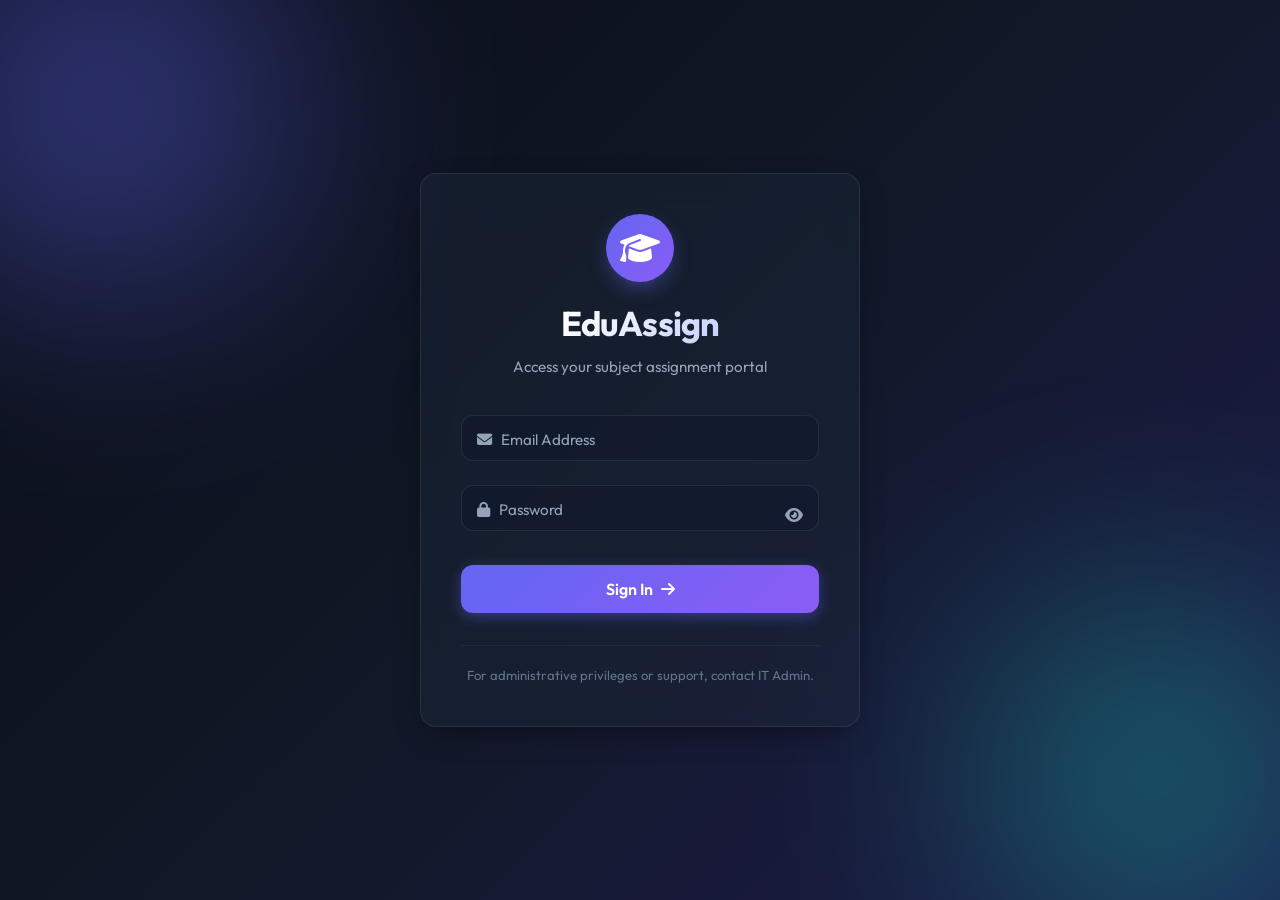
==== src/main/resources/static/faculty.html @ 08ebb447 "preference2" ====
<!DOCTYPE html>
<html lang="en">
<head>
  <meta charset="UTF-8">
  <meta name="viewport" content="width=device-width, initial-scale=1.0">
  <title>Faculty Dashboard - EduAssign</title>
  <!-- FontAwesome Icons -->
  <link rel="stylesheet" href="https://cdnjs.cloudflare.com/ajax/libs/font-awesome/6.4.0/css/all.min.css">
  <!-- Stylesheets -->
  <link rel="stylesheet" href="css/common.css">
  <link rel="stylesheet" href="css/faculty.css">
</head>
<body>
  <div class="faculty-layout">
    <!-- Navbar Header -->
    <header class="navbar glass-panel">
      <div class="navbar-brand" id="navbar-brand-header" style="cursor: pointer;" title="EduAssign">
        <i class="fas fa-arrow-left" id="brand-back-arrow" style="display: none; margin-right: 6px; color: var(--primary);"></i>
        <i class="fas fa-graduation-cap" id="brand-cap-icon"></i>
        <span>EduAssign Faculty</span>
      </div>
      <div class="navbar-actions">
        <div class="user-chip">
          <div class="avatar-sm">F</div>
          <div class="user-meta">
            <span id="nav-user-name">Faculty Member</span>
            <small id="nav-user-role">Role: Faculty</small>
          </div>
        </div>
        <!-- Admin Back Link (visible only to admins visiting this page) -->
        <a href="admin.html" id="back-to-admin" class="btn btn-ghost" style="display: none; border-color: rgba(99,102,241,0.4); color: var(--primary)">
          <i class="fas fa-arrow-left"></i> Admin Panel
        </a>
        <button class="btn btn-ghost" onclick="logout()">
          <i class="fas fa-sign-out-alt"></i> Logout
        </button>
      </div>
    </header>

    <!-- Main Container -->
    <main class="main-container">
      
      <!-- Deadline notification banner -->
      <div class="glass-panel info-banner" id="deadline-banner" style="display: none;">
        <div class="banner-icon"><i class="fas fa-bullhorn animate-pulse"></i></div>
        <div class="banner-body">
          <h4 id="deadline-banner-title">Subject Preference Selection Period Active</h4>
          <p id="deadline-banner-message">Please select your preferred subjects. You can update your choices until the deadline.</p>
          <div class="countdown-clock" id="deadline-timer">Remaining: --d --h --m</div>
        </div>
      </div>

      <div class="dashboard-grid">
        
        <!-- Left Side: Profile Card & Allocated Subjects -->
        <div class="left-column">
          <!-- Profile Card -->
          <div class="glass-panel profile-card">
            <h3>Update Profile</h3>
            <p style="margin-bottom: 20px; font-size: 0.88rem; color: var(--text-muted);">Manage your account details and password.</p>
            <form id="profile-form">
              <div class="input-wrapper">
                <input type="text" id="profile-name" placeholder=" " required>
                <label for="profile-name"><i class="fas fa-user"></i> Full Name</label>
              </div>
              <div class="input-wrapper">
                <input type="email" id="profile-email" placeholder=" " required autocomplete="username">
                <label for="profile-email"><i class="fas fa-envelope"></i> Email Address</label>
              </div>
              <div class="input-wrapper">
                <input type="password" id="profile-password" placeholder=" " required autocomplete="new-password">
                <label for="profile-password"><i class="fas fa-lock"></i> New Password</label>
              </div>
              <div style="display: flex; gap: 10px; margin-top: 15px;">
                <button type="submit" class="btn btn-primary" style="flex: 1;">
                  <i class="fas fa-save"></i> Save Profile
                </button>
                <button type="button" class="btn btn-ghost" onclick="logout()" style="flex: 1; border-color: rgba(239, 68, 68, 0.4); color: var(--error);">
                  <i class="fas fa-sign-out-alt"></i> Logout
                </button>
              </div>
            </form>
          </div>

          <!-- Allocated Subjects Card -->
          <div class="glass-panel allocation-card" style="margin-top: 20px;">
            <h3>Allocated Subjects</h3>
            <p style="margin-bottom: 20px; font-size: 0.88rem; color: var(--text-muted);">Final assigned classes allocated by the administrator.</p>
            
            <div id="allocation-list-container">
              <div class="no-allocations">
                <i class="fas fa-calendar-alt"></i>
                <p>No subjects allocated yet. Subject allocations are performed after the selection window closes.</p>
              </div>
            </div>
          </div>
        </div>

        <!-- Right Side: Preferences selection box -->
        <div class="right-column">
          <div class="glass-panel selection-card">
            <div class="card-header">
              <h3>Subject Preference Selection</h3>
              <span class="status-badge" id="selection-status-badge">Checking...</span>
            </div>
            <p style="margin-bottom: 20px; font-size: 0.88rem; color: var(--text-muted);">Click subjects to rank your preference order (1st choice, 2nd choice, 3rd choice, etc.). Selections are updated and saved in the exact sequence clicked.</p>
            
            <div class="search-box-wrapper" style="margin-bottom: 16px;">
              <i class="fas fa-search search-icon"></i>
              <input type="text" id="subject-search" class="form-control" placeholder="Search subjects by name or code...">
            </div>

            <form id="preferences-form">
              <!-- Step 1: Normal Preferences Selection -->
              <div id="preferences-selection-section">
                <div class="subject-selection-list" id="subject-checkboxes-container">
                  <div style="text-align: center; color: var(--text-muted); padding: 30px;">
                    <i class="fas fa-circle-notch fa-spin"></i> Loading subjects...
                  </div>
                </div>
                
                <!-- Ranked preferences sub-list -->
                <div id="ranked-preferences-list" style="margin-top: 20px; padding: 12px; background: rgba(255,255,255,0.02); border: 1px solid var(--panel-border); border-radius: var(--border-radius-md); display: none;">
                  <h4 style="margin-bottom: 10px; font-size: 0.9rem; color: var(--primary); font-weight: 600;">Selected Preferences (Ranked)</h4>
                  <div id="ranked-items-container" style="display: flex; flex-direction: column; gap: 6px;"></div>
                </div>

                <button type="button" class="btn btn-primary btn-block" id="preferences-next-btn" style="margin-top: 20px;" disabled>
                  Next <i class="fas fa-arrow-right" style="margin-left: 6px;"></i>
                </button>
              </div>

              <!-- Step 2: Mock Selection -->
              <div id="mock-section" style="display: none;">
                <p style="margin-bottom: 20px; font-size: 0.88rem; color: var(--text-muted);">Please select at least one subject for mock allocation below.</p>
                <div class="subject-selection-list" id="mock-checkboxes-container"></div>
                <div style="display: flex; gap: 12px; margin-top: 20px;">
                  <button type="button" class="btn btn-secondary" id="mock-back-btn" style="flex: 1;">
                    <i class="fas fa-arrow-left" style="margin-right: 6px;"></i> Back
                  </button>
                  <button type="button" class="btn btn-primary" id="mock-submit-btn" style="flex: 2;">
                    Submit Choices <i class="fas fa-arrow-right" style="margin-left: 6px;"></i>
                  </button>
                </div>
              </div>

              <!-- Step 3: Preview -->
              <div id="preview-section" style="display: none;">
                <p style="margin-bottom: 20px; font-size: 0.88rem; color: var(--text-muted);">Please review all your preferences, including mock subjects, before confirming submission.</p>
                <div class="table-responsive" style="margin-bottom: 20px; max-height: 350px; overflow-y: auto;">
                  <table class="table" style="width: 100%; border-collapse: collapse;">
                    <thead>
                      <tr>
                        <th style="text-align: left; padding: 10px; border-bottom: 1px solid var(--panel-border); font-size: 0.85rem;">Order</th>
                        <th style="text-align: left; padding: 10px; border-bottom: 1px solid var(--panel-border); font-size: 0.85rem;">Subject</th>
                        <th style="text-align: left; padding: 10px; border-bottom: 1px solid var(--panel-border); font-size: 0.85rem;">Type</th>
                      </tr>
                    </thead>
                    <tbody id="preview-table-body"></tbody>
                  </table>
                </div>
                <div style="display: flex; gap: 12px; margin-top: 20px;">
                  <button type="button" class="btn btn-secondary" id="preview-back-btn" style="flex: 1;">
                    <i class="fas fa-arrow-left" style="margin-right: 6px;"></i> Back
                  </button>
                  <button type="submit" class="btn btn-primary" id="preferences-confirm-btn" style="flex: 2;">
                    <i class="fas fa-check-circle" style="margin-right: 6px;"></i> Confirm Submission
                  </button>
                </div>
              </div>
            </form>
          </div>
        </div>

      </div>
    </main>
  </div>

  <!-- Scripts -->
  <script src="js/common.js"></script>
  <script src="js/faculty.js"></script>
</body>
</html>
---- src/main/resources/static/css/common.css ----
/* Common CSS for EduAssign - Premium Aesthetics */
@import url('https://fonts.googleapis.com/css2?family=Outfit:wght@300;400;500;600;700;800&display=swap');

:root {
  --bg-gradient: linear-gradient(135deg, #090d16 0%, #111827 50%, #1e1b4b 100%);
  --panel-bg: rgba(30, 41, 59, 0.45);
  --panel-border: rgba(255, 255, 255, 0.08);
  --panel-hover-border: rgba(99, 102, 241, 0.3);
  --font-family: 'Outfit', -apple-system, BlinkMacSystemFont, "Segoe UI", Roboto, sans-serif;
  
  --primary: #6366f1;
  --primary-gradient: linear-gradient(135deg, #6366f1 0%, #8b5cf6 100%);
  --primary-hover: #4f46e5;
  
  --secondary: #14b8a6;
  --secondary-gradient: linear-gradient(135deg, #14b8a6 0%, #0d9488 100%);
  
  --text-main: #f8fafc;
  --text-muted: #94a3b8;
  --text-disabled: #64748b;
  
  --success: #10b981;
  --error: #f43f5e;
  --warning: #f59e0b;
  
  --transition-smooth: all 0.3s cubic-bezier(0.4, 0, 0.2, 1);
  --border-radius-lg: 16px;
  --border-radius-md: 12px;
  --border-radius-sm: 8px;
  
  --box-shadow: 0 10px 30px -10px rgba(0, 0, 0, 0.5);
  --glow-shadow: 0 0 20px rgba(99, 102, 241, 0.25);
}

* {
  margin: 0;
  padding: 0;
  box-sizing: border-box;
}

body {
  font-family: var(--font-family);
  background: var(--bg-gradient);
  color: var(--text-main);
  min-height: 100vh;
  overflow-x: hidden;
  line-height: 1.5;
}

/* Custom Scrollbar */
::-webkit-scrollbar {
  width: 8px;
  height: 8px;
}
::-webkit-scrollbar-track {
  background: rgba(15, 23, 42, 0.6);
}
::-webkit-scrollbar-thumb {
  background: rgba(99, 102, 241, 0.3);
  border-radius: 4px;
}
::-webkit-scrollbar-thumb:hover {
  background: rgba(99, 102, 241, 0.6);
}

/* Glassmorphism Panel */
.glass-panel {
  background: var(--panel-bg);
  backdrop-filter: blur(16px);
  -webkit-backdrop-filter: blur(16px);
  border: 1px solid var(--panel-border);
  border-radius: var(--border-radius-lg);
  box-shadow: var(--box-shadow);
  transition: var(--transition-smooth);
}

.glass-panel:hover {
  border-color: rgba(255, 255, 255, 0.12);
}

/* Toast Notifications */
#toast-container {
  position: fixed;
  bottom: 24px;
  right: 24px;
  z-index: 9999;
  display: flex;
  flex-direction: column;
  gap: 12px;
  max-width: 380px;
  width: 100%;
  pointer-events: none;
}

.toast {
  pointer-events: auto;
  cursor: pointer;
  background: rgba(15, 23, 42, 0.9);
  backdrop-filter: blur(8px);
  border-left: 4px solid var(--primary);
  border-top: 1px solid rgba(255,255,255,0.05);
  border-bottom: 1px solid rgba(255,255,255,0.05);
  border-right: 1px solid rgba(255,255,255,0.05);
  border-radius: var(--border-radius-sm);
  color: var(--text-main);
  padding: 16px;
  display: flex;
  align-items: center;
  gap: 12px;
  box-shadow: 0 10px 15px -3px rgba(0, 0, 0, 0.3);
  transform: translateX(120%);
  transition: all 0.4s cubic-bezier(0.175, 0.885, 0.32, 1.275);
}

.toast.show {
  transform: translateX(0);
}

.toast.success {
  border-left-color: var(--success);
}
.toast.error {
  border-left-color: var(--error);
}
.toast.warning {
  border-left-color: var(--warning);
}

.toast i {
  font-size: 1.25rem;
}
.toast.success i { color: var(--success); }
.toast.error i { color: var(--error); }
.toast.warning i { color: var(--warning); }

.toast-content {
  flex-grow: 1;
}
.toast-title {
  font-weight: 600;
  font-size: 0.95rem;
  margin-bottom: 2px;
}
.toast-message {
  font-size: 0.85rem;
  color: var(--text-muted);
}

/* Buttons */
.btn {
  display: inline-flex;
  align-items: center;
  justify-content: center;
  gap: 8px;
  font-family: var(--font-family);
  font-size: 0.95rem;
  font-weight: 500;
  padding: 10px 20px;
  border-radius: var(--border-radius-md);
  border: none;
  cursor: pointer;
  transition: var(--transition-smooth);
}
.btn:disabled {
  opacity: 0.55;
  cursor: not-allowed;
  pointer-events: none;
  box-shadow: none !important;
}

.btn-primary {
  background: var(--primary-gradient);
  color: #fff;
  box-shadow: 0 4px 14px 0 rgba(99, 102, 241, 0.4);
}
.btn-primary:hover {
  transform: translateY(-2px);
  box-shadow: 0 6px 20px 0 rgba(99, 102, 241, 0.6), var(--glow-shadow);
}
.btn-primary:active {
  transform: translateY(0);
}

.btn-secondary {
  background: var(--secondary-gradient);
  color: #fff;
  box-shadow: 0 4px 14px 0 rgba(20, 184, 166, 0.4);
}
.btn-secondary:hover {
  transform: translateY(-2px);
  box-shadow: 0 6px 20px 0 rgba(20, 184, 166, 0.6);
}

.btn-danger {
  background: linear-gradient(135deg, #f43f5e 0%, #e11d48 100%);
  color: #fff;
  box-shadow: 0 4px 14px 0 rgba(244, 63, 94, 0.4);
}
.btn-danger:hover {
  transform: translateY(-2px);
  box-shadow: 0 6px 20px 0 rgba(244, 63, 94, 0.6);
}

.btn-ghost {
  background: transparent;
  color: var(--text-muted);
  border: 1px solid var(--panel-border);
}
.btn-ghost:hover {
  background: rgba(255, 255, 255, 0.05);
  color: var(--text-main);
  border-color: rgba(255, 255, 255, 0.2);
}

/* Modals */
.modal-overlay {
  position: fixed;
  top: 0;
  left: 0;
  right: 0;
  bottom: 0;
  background: rgba(15, 23, 42, 0.75);
  backdrop-filter: blur(8px);
  z-index: 5000;
  display: flex;
  align-items: center;
  justify-content: center;
  opacity: 0;
  pointer-events: none;
  transition: var(--transition-smooth);
}

.modal-overlay.active {
  opacity: 1;
  pointer-events: auto;
}

.modal-container {
  width: 100%;
  max-width: 520px;
  margin: 16px;
  transform: scale(0.9);
  opacity: 0;
  transition: var(--transition-smooth);
}

.modal-overlay.active .modal-container {
  transform: scale(1);
  opacity: 1;
}

.modal-header {
  padding: 20px 24px;
  border-bottom: 1px solid var(--panel-border);
  display: flex;
  align-items: center;
  justify-content: space-between;
}

.modal-title {
  font-size: 1.25rem;
  font-weight: 600;
}

.modal-close {
  background: transparent;
  border: none;
  color: var(--text-muted);
  font-size: 1.25rem;
  cursor: pointer;
  transition: var(--transition-smooth);
}
.modal-close:hover {
  color: var(--text-main);
}

.modal-body {
  padding: 24px;
}

.modal-footer {
  padding: 20px 24px;
  border-top: 1px solid var(--panel-border);
  display: flex;
  justify-content: flex-end;
  gap: 12px;
}

/* Forms styling */
.form-group {
  margin-bottom: 20px;
}
.form-group label {
  display: block;
  font-size: 0.88rem;
  font-weight: 500;
  color: var(--text-muted);
  margin-bottom: 8px;
}
.form-control {
  width: 100%;
  background: rgba(15, 23, 42, 0.4);
  border: 1px solid var(--panel-border);
  border-radius: var(--border-radius-md);
  padding: 12px 16px;
  color: var(--text-main);
  font-family: var(--font-family);
  font-size: 0.95rem;
  transition: var(--transition-smooth);
}
select option {
  background-color: #0f172a !important;
  color: var(--text-main) !important;
}
.form-control:focus {
  outline: none;
  border-color: var(--primary);
  box-shadow: 0 0 0 3px rgba(99, 102, 241, 0.15);
}

/* Floating Label Animation */
.input-wrapper {
  position: relative;
  margin-bottom: 24px;
}
.input-wrapper input, .input-wrapper select {
  width: 100%;
  background: rgba(15, 23, 42, 0.45);
  border: 1px solid var(--panel-border);
  border-radius: var(--border-radius-md);
  padding: 16px 16px 8px 16px;
  color: var(--text-main);
  font-size: 1rem;
  font-family: var(--font-family);
  transition: var(--transition-smooth);
}
.input-wrapper label {
  position: absolute;
  left: 16px;
  top: 14px;
  color: var(--text-muted);
  pointer-events: none;
  transition: var(--transition-smooth);
  font-size: 0.95rem;
}
.input-wrapper input:focus ~ label,
.input-wrapper input:not(:placeholder-shown) ~ label,
.input-wrapper select:focus ~ label,
.input-wrapper select:not([value=""]) ~ label {
  top: 6px;
  font-size: 0.75rem;
  color: var(--primary);
}
.input-wrapper input:focus, .input-wrapper select:focus {
  outline: none;
  border-color: var(--primary);
  box-shadow: 0 0 0 3px rgba(99, 102, 241, 0.15);
}

/* Table Style */
.table-responsive {
  width: 100%;
  overflow-x: auto;
}
.table {
  width: 100%;
  border-collapse: collapse;
  text-align: left;
}
.table th {
  padding: 16px;
  font-weight: 600;
  color: var(--text-muted);
  border-bottom: 2px solid var(--panel-border);
  font-size: 0.88rem;
  text-transform: uppercase;
  letter-spacing: 0.05em;
}
.table td {
  padding: 16px;
  border-bottom: 1px solid var(--panel-border);
  font-size: 0.95rem;
  color: var(--text-main);
  vertical-align: middle;
}
.table tbody tr {
  transition: var(--transition-smooth);
}
.table tbody tr:hover {
  background: rgba(255, 255, 255, 0.02);
}
---- src/main/resources/static/css/faculty.css ----
/* CSS for Faculty Dashboard */

.faculty-layout {
  padding: 16px;
  max-width: 1400px;
  margin: 0 auto;
  min-height: 100vh;
  display: flex;
  flex-direction: column;
  gap: 20px;
}

/* Navbar styles */
.navbar {
  padding: 16px 24px;
  display: flex;
  justify-content: space-between;
  align-items: center;
}

.navbar-brand {
  display: flex;
  align-items: center;
  gap: 12px;
  font-size: 1.4rem;
  font-weight: 800;
  background: var(--primary-gradient);
  -webkit-background-clip: text;
  -webkit-text-fill-color: transparent;
}

.navbar-brand i {
  color: var(--primary);
  -webkit-text-fill-color: initial;
}

.navbar-actions {
  display: flex;
  align-items: center;
  gap: 16px;
}

.user-chip {
  display: flex;
  align-items: center;
  gap: 12px;
  background: rgba(255, 255, 255, 0.03);
  border: 1px solid var(--panel-border);
  padding: 6px 16px 6px 6px;
  border-radius: 30px;
}

.avatar-sm {
  width: 32px;
  height: 32px;
  border-radius: 50%;
  background: var(--primary-gradient);
  display: flex;
  align-items: center;
  justify-content: center;
  font-weight: 700;
  font-size: 0.85rem;
  color: #fff;
}

.user-meta {
  display: flex;
  flex-direction: column;
  line-height: 1.2;
}

.user-meta span {
  font-size: 0.88rem;
  font-weight: 600;
}

.user-meta small {
  font-size: 0.72rem;
  color: var(--text-muted);
}

/* Main Container Grid */
.main-container {
  display: flex;
  flex-direction: column;
  gap: 20px;
  flex-grow: 1;
}

/* Info Banner */
.info-banner {
  display: flex;
  gap: 16px;
  padding: 20px 24px;
  align-items: flex-start;
  border-left: 4px solid var(--secondary);
}

.banner-icon {
  font-size: 1.75rem;
  color: var(--secondary);
  margin-top: 2px;
}

.banner-body h4 {
  font-size: 1.1rem;
  font-weight: 600;
  margin-bottom: 4px;
}

.banner-body p {
  font-size: 0.9rem;
  color: var(--text-muted);
}

.countdown-clock {
  margin-top: 10px;
  font-size: 1.05rem;
  font-weight: 700;
  color: var(--secondary);
  display: inline-flex;
  align-items: center;
  gap: 6px;
  background: rgba(20, 184, 166, 0.1);
  padding: 4px 12px;
  border-radius: var(--border-radius-sm);
  border: 1px solid rgba(20, 184, 166, 0.2);
}

/* Dashboard Grid */
.dashboard-grid {
  display: grid;
  grid-template-columns: 1.2fr 1.8fr;
  gap: 20px;
}

.left-column, .right-column {
  display: flex;
  flex-direction: column;
}

.profile-card, .allocation-card, .selection-card {
  padding: 24px;
}

.card-header {
  display: flex;
  justify-content: space-between;
  align-items: center;
  margin-bottom: 6px;
}

.card-header h3 {
  font-size: 1.25rem;
  font-weight: 600;
}

/* Checkbox Subject list styling */
.subject-selection-list {
  background: rgba(15, 23, 42, 0.3);
  border: 1px solid var(--panel-border);
  border-radius: var(--border-radius-md);
  max-height: 400px;
  overflow-y: auto;
  padding: 12px;
  display: flex;
  flex-direction: column;
  gap: 8px;
}

.subject-item {
  display: flex;
  align-items: center;
  gap: 12px;
  padding: 12px;
  border-radius: var(--border-radius-sm);
  border: 1px solid transparent;
  transition: var(--transition-smooth);
  cursor: pointer;
  user-select: none;
}

.subject-item:hover {
  background: rgba(255, 255, 255, 0.03);
  border-color: rgba(255, 255, 255, 0.05);
}

.subject-item.selected {
  background: rgba(99, 102, 241, 0.06);
  border-color: rgba(99, 102, 241, 0.15);
}

.subject-item input[type="checkbox"] {
  width: 18px;
  height: 18px;
  border-radius: 4px;
  accent-color: var(--primary);
  cursor: pointer;
}

.subject-details {
  display: flex;
  flex-direction: column;
  flex-grow: 1;
}

.subject-details span {
  font-size: 0.95rem;
  font-weight: 500;
}

.subject-details small {
  font-size: 0.78rem;
  color: var(--text-muted);
}

/* Search Box positioning */
.search-box-wrapper {
  position: relative;
}
.search-box-wrapper input {
  padding-left: 40px;
}
.search-box-wrapper .search-icon {
  position: absolute;
  left: 14px;
  top: 14px;
  color: var(--text-muted);
  font-size: 0.9rem;
}

/* No allocations style */
.no-allocations {
  text-align: center;
  padding: 40px 20px;
  color: var(--text-muted);
  border: 1px dashed var(--panel-border);
  border-radius: var(--border-radius-md);
  background: rgba(15, 23, 42, 0.15);
}

.no-allocations i {
  font-size: 2rem;
  margin-bottom: 12px;
  color: var(--text-disabled);
}

.no-allocations p {
  font-size: 0.88rem;
}

/* Allocation List Item */
.allocation-item {
  display: flex;
  align-items: center;
  justify-content: space-between;
  padding: 14px 16px;
  background: rgba(15, 23, 42, 0.25);
  border: 1px solid var(--panel-border);
  border-radius: var(--border-radius-md);
  margin-bottom: 10px;
  transition: var(--transition-smooth);
}

.allocation-item:hover {
  border-color: rgba(99, 102, 241, 0.25);
  transform: translateX(2px);
}

.alloc-details h5 {
  font-size: 0.95rem;
  font-weight: 600;
  margin-bottom: 2px;
}

.alloc-details p {
  font-size: 0.78rem;
  color: var(--text-muted);
}

.alloc-badge {
  background: rgba(20, 184, 166, 0.12);
  color: var(--secondary);
  padding: 4px 10px;
  border-radius: 20px;
  font-size: 0.78rem;
  font-weight: 600;
  border: 1px solid rgba(20, 184, 166, 0.2);
}

/* Status Badges */
.status-badge {
  display: inline-flex;
  padding: 4px 10px;
  border-radius: 20px;
  font-size: 0.75rem;
  font-weight: 600;
  text-transform: uppercase;
}
.status-badge.open {
  background: rgba(20, 184, 166, 0.1);
  color: var(--secondary);
  border: 1px solid rgba(20, 184, 166, 0.2);
}
.status-badge.closed {
  background: rgba(244, 63, 94, 0.1);
  color: var(--error);
  border: 1px solid rgba(244, 63, 94, 0.2);
}

.disabled-list {
  pointer-events: none;
  opacity: 0.7;
}

.pref-index-indicator {
  width: 28px;
  height: 28px;
  border-radius: 50%;
  border: 2px solid var(--panel-border);
  display: flex;
  align-items: center;
  justify-content: center;
  font-weight: 700;
  font-size: 0.9rem;
  color: transparent;
  background: transparent;
  transition: all 0.25s cubic-bezier(0.4, 0, 0.2, 1);
  margin-right: 12px;
  flex-shrink: 0;
}

.subject-item.selected .pref-index-indicator {
  border-color: var(--secondary);
  background: var(--secondary-gradient);
  color: #fff !important;
  box-shadow: 0 0 10px rgba(20, 184, 166, 0.35);
  transform: scale(1.08);
}

@media (max-width: 992px) {
  .dashboard-grid {
    grid-template-columns: 1fr;
  }
  .navbar {
    flex-direction: column;
    gap: 12px;
    align-items: flex-start;
  }
  .navbar-actions {
    width: 100%;
    justify-content: space-between;
  }
}
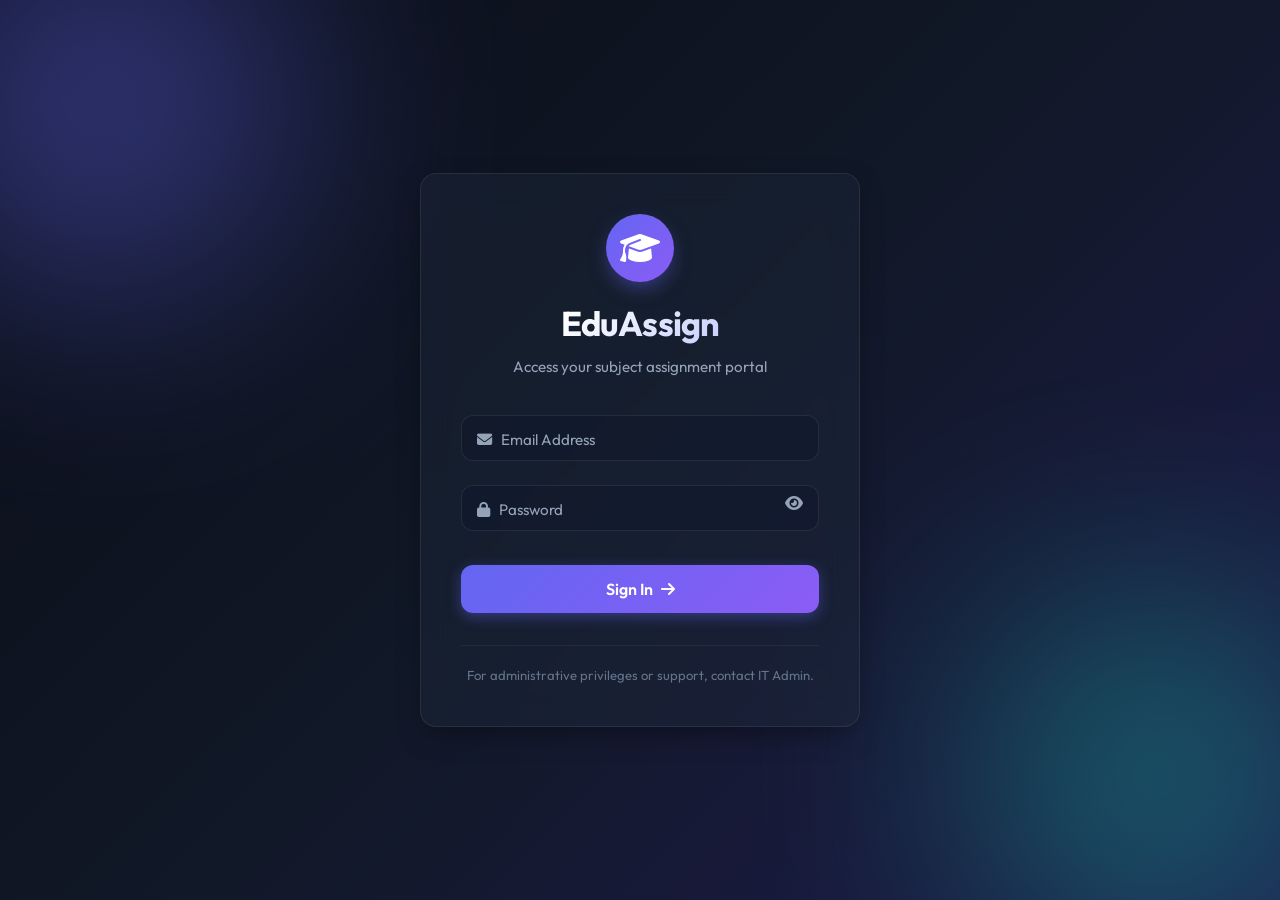
==== commit 216b9c27: "all yaer selection" ====
--- a/src/main/resources/static/faculty.html
+++ b/src/main/resources/static/faculty.html
@@ -8,38 +8,55 @@
   <link rel="stylesheet" href="https://cdnjs.cloudflare.com/ajax/libs/font-awesome/6.4.0/css/all.min.css">
   <!-- Stylesheets -->
   <link rel="stylesheet" href="css/common.css">
+  <link rel="stylesheet" href="css/admin.css">
   <link rel="stylesheet" href="css/faculty.css">
 </head>
 <body>
-  <div class="faculty-layout">
-    <!-- Navbar Header -->
-    <header class="navbar glass-panel">
-      <div class="navbar-brand" id="navbar-brand-header" style="cursor: pointer;" title="EduAssign">
-        <i class="fas fa-arrow-left" id="brand-back-arrow" style="display: none; margin-right: 6px; color: var(--primary);"></i>
-        <i class="fas fa-graduation-cap" id="brand-cap-icon"></i>
+  <div class="dashboard-layout">
+    <!-- Sidebar -->
+    <aside class="sidebar glass-panel">
+      <div class="sidebar-brand" id="navbar-brand-header" style="cursor: pointer;" title="EduAssign">
+        <i class="fas fa-graduation-cap"></i>
         <span>EduAssign Faculty</span>
       </div>
-      <div class="navbar-actions">
-        <div class="user-chip">
-          <div class="avatar-sm">F</div>
-          <div class="user-meta">
-            <span id="nav-user-name">Faculty Member</span>
-            <small id="nav-user-role">Role: Faculty</small>
-          </div>
-        </div>
-        <!-- Admin Back Link (visible only to admins visiting this page) -->
-        <a href="admin.html" id="back-to-admin" class="btn btn-ghost" style="display: none; border-color: rgba(99,102,241,0.4); color: var(--primary)">
-          <i class="fas fa-arrow-left"></i> Admin Panel
-        </a>
-        <button class="btn btn-ghost" onclick="logout()">
-          <i class="fas fa-sign-out-alt"></i> Logout
+      <nav class="sidebar-nav">
+        <a href="#" class="nav-item active" data-target="preference-tab">
+          <i class="fas fa-list-check"></i>
+          <span>Subject Preference</span>
+        </a>
+        <a href="#" class="nav-item" data-target="allocation-tab">
+          <i class="fas fa-square-poll-horizontal"></i>
+          <span>Allocated Subjects</span>
+        </a>
+        <a href="#" class="nav-item" data-target="profile-tab">
+          <i class="fas fa-user-circle"></i>
+          <span>My Profile</span>
+        </a>
+      </nav>
+      <div class="sidebar-footer">
+        <a href="admin.html" id="back-to-admin" class="btn btn-ghost btn-block" style="display: none; border-color: rgba(99,102,241,0.4); color: var(--primary); margin-bottom: 10px;">
+          <i class="fas fa-arrow-left"></i> <span>Admin Panel</span>
+        </a>
+        <button class="btn btn-ghost btn-block" onclick="logout()">
+          <i class="fas fa-sign-out-alt"></i>
+          <span>Logout</span>
         </button>
       </div>
-    </header>
-
-    <!-- Main Container -->
-    <main class="main-container">
-      
+    </aside>
+
+    <!-- Main Content -->
+    <div class="main-content">
+      <!-- Main Header -->
+      <header class="main-header glass-panel" style="padding: 14px 24px;">
+        <div>
+          <h2 id="nav-user-name">Welcome, Faculty Member</h2>
+          <p id="nav-user-role" style="font-size: 0.82rem; color: var(--text-muted);">Role: Faculty</p>
+        </div>
+        <div class="user-avatar-wrapper" style="width: 48px; height: 48px; border: 2px solid var(--primary);">
+          <!-- Loaded dynamically -->
+        </div>
+      </header>
+
       <!-- Deadline notification banner -->
       <div class="glass-panel info-banner" id="deadline-banner" style="display: none;">
         <div class="banner-icon"><i class="fas fa-bullhorn animate-pulse"></i></div>
@@ -50,134 +67,168 @@
         </div>
       </div>
 
-      <div class="dashboard-grid">
-        
-        <!-- Left Side: Profile Card & Allocated Subjects -->
-        <div class="left-column">
-          <!-- Profile Card -->
-          <div class="glass-panel profile-card">
-            <h3>Update Profile</h3>
-            <p style="margin-bottom: 20px; font-size: 0.88rem; color: var(--text-muted);">Manage your account details and password.</p>
-            <form id="profile-form">
-              <div class="input-wrapper">
-                <input type="text" id="profile-name" placeholder=" " required>
-                <label for="profile-name"><i class="fas fa-user"></i> Full Name</label>
-              </div>
-              <div class="input-wrapper">
-                <input type="email" id="profile-email" placeholder=" " required autocomplete="username">
-                <label for="profile-email"><i class="fas fa-envelope"></i> Email Address</label>
-              </div>
-              <div class="input-wrapper">
-                <input type="password" id="profile-password" placeholder=" " required autocomplete="new-password">
-                <label for="profile-password"><i class="fas fa-lock"></i> New Password</label>
-              </div>
-              <div style="display: flex; gap: 10px; margin-top: 15px;">
-                <button type="submit" class="btn btn-primary" style="flex: 1;">
-                  <i class="fas fa-save"></i> Save Profile
-                </button>
-                <button type="button" class="btn btn-ghost" onclick="logout()" style="flex: 1; border-color: rgba(239, 68, 68, 0.4); color: var(--error);">
-                  <i class="fas fa-sign-out-alt"></i> Logout
-                </button>
-              </div>
-            </form>
-          </div>
-
-          <!-- Allocated Subjects Card -->
-          <div class="glass-panel allocation-card" style="margin-top: 20px;">
-            <h3>Allocated Subjects</h3>
-            <p style="margin-bottom: 20px; font-size: 0.88rem; color: var(--text-muted);">Final assigned classes allocated by the administrator.</p>
-            
-            <div id="allocation-list-container">
-              <div class="no-allocations">
-                <i class="fas fa-calendar-alt"></i>
-                <p>No subjects allocated yet. Subject allocations are performed after the selection window closes.</p>
-              </div>
-            </div>
-          </div>
-        </div>
-
-        <!-- Right Side: Preferences selection box -->
-        <div class="right-column">
-          <div class="glass-panel selection-card">
-            <div class="card-header">
-              <h3>Subject Preference Selection</h3>
-              <span class="status-badge" id="selection-status-badge">Checking...</span>
-            </div>
-            <p style="margin-bottom: 20px; font-size: 0.88rem; color: var(--text-muted);">Click subjects to rank your preference order (1st choice, 2nd choice, 3rd choice, etc.). Selections are updated and saved in the exact sequence clicked.</p>
-            
-            <div class="search-box-wrapper" style="margin-bottom: 16px;">
-              <i class="fas fa-search search-icon"></i>
-              <input type="text" id="subject-search" class="form-control" placeholder="Search subjects by name or code...">
-            </div>
-
-            <form id="preferences-form">
-              <!-- Step 1: Normal Preferences Selection -->
-              <div id="preferences-selection-section">
-                <div class="subject-selection-list" id="subject-checkboxes-container">
-                  <div style="text-align: center; color: var(--text-muted); padding: 30px;">
-                    <i class="fas fa-circle-notch fa-spin"></i> Loading subjects...
-                  </div>
+      <!-- TABS -->
+      
+      <!-- Tab 1: Preferences selection box -->
+      <section id="preference-tab" class="tab-content">
+        <div class="glass-panel selection-card">
+          <div class="card-header">
+            <h3>Subject Preference Selection</h3>
+            <span class="status-badge" id="selection-status-badge">Checking...</span>
+          </div>
+          <p style="margin-bottom: 20px; font-size: 0.88rem; color: var(--text-muted);">Click subjects to rank your preference order (1st choice, 2nd choice, 3rd choice, etc.). Selections are updated and saved in the exact sequence clicked.</p>
+
+          <!-- Wizard Steps Progress Bar -->
+          <div class="wizard-progress-bar" style="display: flex; justify-content: space-between; align-items: center; margin-bottom: 24px; background: rgba(255,255,255,0.02); padding: 12px 20px; border-radius: var(--border-radius-md); border: 1px solid var(--panel-border);">
+            <div class="step-indicator active" id="step-ind-1" style="display: flex; align-items: center; gap: 8px; font-weight: 600; color: var(--secondary); transition: all 0.3s;">
+              <span class="step-num" style="background: var(--secondary); color: var(--bg-dark); width: 24px; height: 24px; border-radius: 50%; display: flex; align-items: center; justify-content: center; font-size: 0.8rem; transition: all 0.3s;">1</span>
+              <span class="step-lbl" style="font-size: 0.85rem;">Regular Preferences</span>
+            </div>
+            <div style="flex: 1; height: 2px; background: rgba(255,255,255,0.08); margin: 0 16px; transition: all 0.3s;" id="step-line-1"></div>
+            <div class="step-indicator" id="step-ind-2" style="display: flex; align-items: center; gap: 8px; font-weight: 500; color: var(--text-muted); transition: all 0.3s;">
+              <span class="step-num" style="background: rgba(255,255,255,0.1); color: var(--text-muted); width: 24px; height: 24px; border-radius: 50%; display: flex; align-items: center; justify-content: center; font-size: 0.8rem; transition: all 0.3s;">2</span>
+              <span class="step-lbl" style="font-size: 0.85rem;">Mock Preference</span>
+            </div>
+            <div style="flex: 1; height: 2px; background: rgba(255,255,255,0.08); margin: 0 16px; transition: all 0.3s;" id="step-line-2"></div>
+            <div class="step-indicator" id="step-ind-3" style="display: flex; align-items: center; gap: 8px; font-weight: 500; color: var(--text-muted); transition: all 0.3s;">
+              <span class="step-num" style="background: rgba(255,255,255,0.1); color: var(--text-muted); width: 24px; height: 24px; border-radius: 50%; display: flex; align-items: center; justify-content: center; font-size: 0.8rem; transition: all 0.3s;">3</span>
+              <span class="step-lbl" style="font-size: 0.85rem;">Preview & Confirm</span>
+            </div>
+          </div>
+          
+          <div class="search-box-wrapper" style="margin-bottom: 16px;">
+            <i class="fas fa-search search-icon"></i>
+            <input type="text" id="subject-search" class="form-control" placeholder="Search subjects by name or code...">
+          </div>
+
+          <form id="preferences-form">
+            <!-- Step 1: Normal Preferences Selection -->
+            <div id="preferences-selection-section">
+              <div class="subject-selection-list" id="subject-checkboxes-container">
+                <div style="text-align: center; color: var(--text-muted); padding: 30px;">
+                  <i class="fas fa-circle-notch fa-spin"></i> Loading subjects...
                 </div>
-                
-                <!-- Ranked preferences sub-list -->
-                <div id="ranked-preferences-list" style="margin-top: 20px; padding: 12px; background: rgba(255,255,255,0.02); border: 1px solid var(--panel-border); border-radius: var(--border-radius-md); display: none;">
-                  <h4 style="margin-bottom: 10px; font-size: 0.9rem; color: var(--primary); font-weight: 600;">Selected Preferences (Ranked)</h4>
-                  <div id="ranked-items-container" style="display: flex; flex-direction: column; gap: 6px;"></div>
+              </div>
+              
+              <!-- Ranked preferences sub-list -->
+              <div id="ranked-preferences-list" style="margin-top: 20px; padding: 12px; background: rgba(255,255,255,0.02); border: 1px solid var(--panel-border); border-radius: var(--border-radius-md); display: none;">
+                <h4 style="margin-bottom: 10px; font-size: 0.9rem; color: var(--primary); font-weight: 600;">Selected Preferences (Ranked)</h4>
+                <div id="ranked-items-container" style="display: flex; flex-direction: column; gap: 6px;"></div>
+              </div>
+
+              <button type="button" class="btn btn-primary btn-block" id="preferences-next-btn" style="margin-top: 20px;" disabled>
+                Next <i class="fas fa-arrow-right" style="margin-left: 6px;"></i>
+              </button>
+            </div>
+
+            <!-- Step 2: Mock Selection -->
+            <div id="mock-section" style="display: none;">
+              <p style="margin-bottom: 20px; font-size: 0.88rem; color: var(--text-muted);">Please select at least one subject for mock allocation below.</p>
+              <div class="subject-selection-list" id="mock-checkboxes-container"></div>
+              <div style="display: flex; gap: 12px; margin-top: 20px;">
+                <button type="button" class="btn btn-secondary" id="mock-back-btn" style="flex: 1;">
+                  <i class="fas fa-arrow-left" style="margin-right: 6px;"></i> Back
+                </button>
+                <button type="button" class="btn btn-primary" id="mock-submit-btn" style="flex: 2;">
+                  Submit Choices <i class="fas fa-arrow-right" style="margin-left: 6px;"></i>
+                </button>
+              </div>
+            </div>
+
+            <!-- Step 3: Preview -->
+            <div id="preview-section" style="display: none;">
+              <p style="margin-bottom: 20px; font-size: 0.88rem; color: var(--text-muted);">Please review all your preferences, including mock subjects, before confirming submission.</p>
+              <div class="table-responsive" style="margin-bottom: 20px; max-height: 350px; overflow-y: auto;">
+                <table class="table" style="width: 100%; border-collapse: collapse;">
+                  <thead>
+                    <tr>
+                      <th style="text-align: left; padding: 10px; border-bottom: 1px solid var(--panel-border); font-size: 0.85rem;">Order</th>
+                      <th style="text-align: left; padding: 10px; border-bottom: 1px solid var(--panel-border); font-size: 0.85rem;">Subject</th>
+                      <th style="text-align: left; padding: 10px; border-bottom: 1px solid var(--panel-border); font-size: 0.85rem;">Type</th>
+                    </tr>
+                  </thead>
+                  <tbody id="preview-table-body"></tbody>
+                </table>
+              </div>
+              <div style="display: flex; gap: 12px; margin-top: 20px;">
+                <button type="button" class="btn btn-secondary" id="preview-back-btn" style="flex: 1;">
+                  <i class="fas fa-edit" style="margin-right: 6px;"></i> Edit
+                </button>
+                <button type="submit" class="btn btn-primary" id="preferences-confirm-btn" style="flex: 2;">
+                  <i class="fas fa-check-circle" style="margin-right: 6px;"></i> Confirm Submission
+                </button>
+              </div>
+            </div>
+          </form>
+        </div>
+      </section>
+
+      <!-- Tab 2: Allocated Subjects -->
+      <section id="allocation-tab" class="tab-content" style="display: none;">
+        <div class="glass-panel allocation-card">
+          <h3>Allocated Subjects</h3>
+          <p style="margin-bottom: 20px; font-size: 0.88rem; color: var(--text-muted);">Final assigned classes allocated by the administrator.</p>
+          
+          <div id="allocation-list-container">
+            <div class="no-allocations">
+              <i class="fas fa-calendar-alt"></i>
+              <p>No subjects allocated yet. Subject allocations are performed after the selection window closes.</p>
+            </div>
+          </div>
+        </div>
+      </section>
+
+      <!-- Tab 3: Profile Updates -->
+      <section id="profile-tab" class="tab-content" style="display: none;">
+        <div class="glass-panel profile-card" style="max-width: 600px; margin: 0 auto;">
+          <h3>My Profile</h3>
+          <p style="margin-bottom: 20px; font-size: 0.88rem; color: var(--text-muted);">Manage your account details and profile picture.</p>
+          
+          <form id="profile-form">
+            <!-- Profile Photo Upload -->
+            <div class="profile-photo-container">
+              <div class="profile-avatar-preview-wrapper" onclick="document.getElementById('profile-photo-input').click()" title="Click to upload profile photo">
+                <img id="profile-avatar-preview" class="profile-avatar-preview" src="" style="display:none;">
+                <div id="profile-avatar-initials" class="header-avatar-initials" style="display:flex;">U</div>
+                <div class="avatar-hover-overlay">
+                  <i class="fas fa-camera"></i>
+                  <span>Change<br>Photo</span>
                 </div>
-
-                <button type="button" class="btn btn-primary btn-block" id="preferences-next-btn" style="margin-top: 20px;" disabled>
-                  Next <i class="fas fa-arrow-right" style="margin-left: 6px;"></i>
-                </button>
-              </div>
-
-              <!-- Step 2: Mock Selection -->
-              <div id="mock-section" style="display: none;">
-                <p style="margin-bottom: 20px; font-size: 0.88rem; color: var(--text-muted);">Please select at least one subject for mock allocation below.</p>
-                <div class="subject-selection-list" id="mock-checkboxes-container"></div>
-                <div style="display: flex; gap: 12px; margin-top: 20px;">
-                  <button type="button" class="btn btn-secondary" id="mock-back-btn" style="flex: 1;">
-                    <i class="fas fa-arrow-left" style="margin-right: 6px;"></i> Back
-                  </button>
-                  <button type="button" class="btn btn-primary" id="mock-submit-btn" style="flex: 2;">
-                    Submit Choices <i class="fas fa-arrow-right" style="margin-left: 6px;"></i>
-                  </button>
-                </div>
-              </div>
-
-              <!-- Step 3: Preview -->
-              <div id="preview-section" style="display: none;">
-                <p style="margin-bottom: 20px; font-size: 0.88rem; color: var(--text-muted);">Please review all your preferences, including mock subjects, before confirming submission.</p>
-                <div class="table-responsive" style="margin-bottom: 20px; max-height: 350px; overflow-y: auto;">
-                  <table class="table" style="width: 100%; border-collapse: collapse;">
-                    <thead>
-                      <tr>
-                        <th style="text-align: left; padding: 10px; border-bottom: 1px solid var(--panel-border); font-size: 0.85rem;">Order</th>
-                        <th style="text-align: left; padding: 10px; border-bottom: 1px solid var(--panel-border); font-size: 0.85rem;">Subject</th>
-                        <th style="text-align: left; padding: 10px; border-bottom: 1px solid var(--panel-border); font-size: 0.85rem;">Type</th>
-                      </tr>
-                    </thead>
-                    <tbody id="preview-table-body"></tbody>
-                  </table>
-                </div>
-                <div style="display: flex; gap: 12px; margin-top: 20px;">
-                  <button type="button" class="btn btn-secondary" id="preview-back-btn" style="flex: 1;">
-                    <i class="fas fa-arrow-left" style="margin-right: 6px;"></i> Back
-                  </button>
-                  <button type="submit" class="btn btn-primary" id="preferences-confirm-btn" style="flex: 2;">
-                    <i class="fas fa-check-circle" style="margin-right: 6px;"></i> Confirm Submission
-                  </button>
-                </div>
-              </div>
-            </form>
-          </div>
-        </div>
-
-      </div>
-    </main>
+              </div>
+              <input type="file" id="profile-photo-input" accept="image/*" style="display:none;">
+              <button type="button" id="profile-photo-remove-btn" class="photo-remove-btn" style="display:none;">
+                <i class="fas fa-trash"></i> Remove Photo
+              </button>
+            </div>
+
+            <div class="input-wrapper">
+              <input type="text" id="profile-name" placeholder=" " required>
+              <label for="profile-name"><i class="fas fa-user"></i> Full Name</label>
+            </div>
+            <div class="input-wrapper">
+              <input type="email" id="profile-email" placeholder=" " required autocomplete="username">
+              <label for="profile-email"><i class="fas fa-envelope"></i> Email Address</label>
+            </div>
+            <div class="input-wrapper password-toggle-wrapper">
+              <input type="password" id="profile-password" placeholder=" " autocomplete="new-password">
+              <label for="profile-password"><i class="fas fa-lock"></i> New Password (leave blank to keep current)</label>
+              <button type="button" class="password-toggle" style="top: 25px;">
+                <i class="fas fa-eye"></i>
+              </button>
+            </div>
+            <div style="margin-top: 24px;">
+              <button type="submit" class="btn btn-primary btn-block">
+                <i class="fas fa-save"></i> Save Changes
+              </button>
+            </div>
+          </form>
+        </div>
+      </section>
+    </div>
   </div>
 
   <!-- Scripts -->
-  <script src="js/common.js"></script>
-  <script src="js/faculty.js"></script>
+  <script src="js/common.js?v=5"></script>
+  <script src="js/faculty.js?v=5"></script>
 </body>
 </html>
--- a/src/main/resources/static/css/common.css
+++ b/src/main/resources/static/css/common.css
@@ -389,3 +389,166 @@
 .table tbody tr:hover {
   background: rgba(255, 255, 255, 0.02);
 }
+
+/* Password Toggle Styles */
+.password-toggle-wrapper {
+  position: relative;
+  width: 100%;
+}
+.password-toggle-wrapper input {
+  padding-right: 40px !important;
+}
+.password-toggle {
+  position: absolute;
+  right: 12px;
+  top: 50%;
+  transform: translateY(-50%);
+  background: none;
+  border: none;
+  color: var(--text-muted);
+  cursor: pointer;
+  z-index: 10;
+  display: flex;
+  align-items: center;
+  justify-content: center;
+  transition: var(--transition-smooth);
+}
+.password-toggle:hover {
+  color: var(--primary);
+}
+
+/* User Avatar Header Styles */
+.user-avatar-wrapper {
+  width: 40px;
+  height: 40px;
+  position: relative;
+  border-radius: 50%;
+  border: 2px solid var(--panel-border);
+  background: var(--panel-bg);
+  overflow: hidden;
+  display: flex;
+  align-items: center;
+  justify-content: center;
+  cursor: pointer;
+  transition: var(--transition-smooth);
+}
+.user-avatar-wrapper:hover {
+  border-color: var(--primary);
+}
+.header-avatar-img {
+  width: 100%;
+  height: 100%;
+  object-fit: cover;
+}
+.header-avatar-initials {
+  width: 100%;
+  height: 100%;
+  display: flex;
+  align-items: center;
+  justify-content: center;
+  font-weight: 700;
+  font-size: 0.9rem;
+  background: var(--primary-gradient);
+  color: #ffffff;
+}
+
+/* Profile Photo Upload Widget Styles (WhatsApp Style) */
+.profile-photo-container {
+  display: flex;
+  flex-direction: column;
+  align-items: center;
+  gap: 16px;
+  margin-bottom: 24px;
+  position: relative;
+}
+
+.profile-avatar-preview-wrapper {
+  width: 150px;
+  height: 150px;
+  border-radius: 50%;
+  border: 4px solid rgba(255, 255, 255, 0.15);
+  box-shadow: 0 10px 25px rgba(0, 0, 0, 0.3);
+  overflow: hidden;
+  background: var(--panel-bg);
+  position: relative;
+  display: flex;
+  align-items: center;
+  justify-content: center;
+  cursor: pointer;
+  transition: all 0.3s cubic-bezier(0.4, 0, 0.2, 1);
+}
+
+.profile-avatar-preview-wrapper:hover {
+  border-color: var(--primary);
+  transform: scale(1.03);
+  box-shadow: 0 12px 30px rgba(0, 0, 0, 0.4), var(--glow-shadow);
+}
+
+.profile-avatar-preview-wrapper img {
+  width: 100%;
+  height: 100%;
+  object-fit: cover;
+}
+
+/* Hover overlay inside the circular avatar */
+.avatar-hover-overlay {
+  position: absolute;
+  top: 0;
+  left: 0;
+  width: 100%;
+  height: 100%;
+  background: rgba(0, 0, 0, 0.65);
+  display: flex;
+  flex-direction: column;
+  align-items: center;
+  justify-content: center;
+  opacity: 0;
+  transition: opacity 0.3s ease;
+  color: white;
+  text-align: center;
+  padding: 10px;
+}
+
+.profile-avatar-preview-wrapper:hover .avatar-hover-overlay {
+  opacity: 1;
+}
+
+.avatar-hover-overlay i {
+  font-size: 1.8rem;
+  margin-bottom: 6px;
+  color: var(--primary-light);
+}
+
+.avatar-hover-overlay span {
+  font-size: 0.72rem;
+  font-weight: 600;
+  text-transform: uppercase;
+  letter-spacing: 0.5px;
+  line-height: 1.2;
+}
+
+.profile-avatar-preview-wrapper .header-avatar-initials {
+  font-size: 3rem;
+  font-weight: 700;
+  color: var(--primary-light);
+}
+
+.photo-remove-btn {
+  display: inline-flex;
+  align-items: center;
+  gap: 6px;
+  padding: 6px 14px;
+  font-size: 0.8rem;
+  font-weight: 600;
+  border-radius: var(--border-radius-sm);
+  background: rgba(239, 68, 68, 0.1);
+  color: var(--error);
+  border: 1px solid rgba(239, 68, 68, 0.2);
+  cursor: pointer;
+  transition: all 0.2s ease;
+}
+
+.photo-remove-btn:hover {
+  background: rgba(239, 68, 68, 0.2);
+  transform: translateY(-1px);
+}
--- a/src/main/resources/static/css/admin.css
+++ b/src/main/resources/static/css/admin.css
@@ -0,0 +1,337 @@
+/* CSS for Admin Dashboard */
+
+.dashboard-layout {
+  display: grid;
+  grid-template-columns: 280px 1fr;
+  min-height: 100vh;
+}
+
+/* Sidebar Styles */
+.sidebar {
+  margin: 16px;
+  margin-right: 8px;
+  padding: 32px 20px;
+  display: flex;
+  flex-direction: column;
+  height: calc(100vh - 32px);
+  position: sticky;
+  top: 16px;
+}
+
+.sidebar-brand {
+  display: flex;
+  align-items: center;
+  gap: 12px;
+  font-size: 1.4rem;
+  font-weight: 800;
+  margin-bottom: 30px;
+  background: var(--primary-gradient);
+  -webkit-background-clip: text;
+  -webkit-text-fill-color: transparent;
+}
+
+.sidebar-brand i {
+  color: var(--primary);
+  -webkit-text-fill-color: initial;
+}
+
+.sidebar-nav {
+  display: flex;
+  flex-direction: column;
+  gap: 6px;
+  flex-grow: 1;
+}
+
+.nav-item {
+  display: flex;
+  align-items: center;
+  gap: 12px;
+  padding: 12px 14px;
+  color: var(--text-muted);
+  text-decoration: none;
+  font-weight: 500;
+  border-radius: var(--border-radius-md);
+  transition: var(--transition-smooth);
+}
+
+.nav-item:hover {
+  background: rgba(255, 255, 255, 0.03);
+  color: var(--text-main);
+}
+
+.nav-item.active {
+  background: rgba(99, 102, 241, 0.12);
+  color: #fff;
+  border-left: 3px solid var(--primary);
+  border-radius: 0 var(--border-radius-md) var(--border-radius-md) 0;
+}
+
+.sidebar-footer {
+  margin-top: auto;
+}
+
+/* Main Content Styles */
+.main-content {
+  padding: 16px;
+  display: flex;
+  flex-direction: column;
+  gap: 20px;
+  overflow-y: auto;
+  height: 100vh;
+}
+
+.main-header {
+  padding: 20px 32px;
+  display: flex;
+  justify-content: space-between;
+  align-items: center;
+}
+
+.main-header h2 {
+  font-size: 1.5rem;
+  font-weight: 700;
+  margin-bottom: 4px;
+}
+
+.main-header p {
+  color: var(--text-muted);
+  font-size: 0.88rem;
+}
+
+.header-profile {
+  display: flex;
+  align-items: center;
+  gap: 14px;
+}
+
+.avatar-icon {
+  width: 40px;
+  height: 40px;
+  border-radius: 50%;
+  background: var(--primary-gradient);
+  display: flex;
+  align-items: center;
+  justify-content: center;
+  font-weight: 700;
+  font-size: 1rem;
+}
+
+.profile-info h4 {
+  font-size: 0.9rem;
+  font-weight: 600;
+}
+
+.profile-info span {
+  font-size: 0.78rem;
+  color: var(--text-muted);
+}
+
+/* Tab Content Visibility */
+.tab-content {
+  display: none;
+}
+
+.tab-content.active {
+  display: block;
+}
+
+.section-container {
+  padding: 24px;
+  margin-bottom: 20px;
+}
+
+.section-actions {
+  display: flex;
+  justify-content: space-between;
+  align-items: center;
+  margin-bottom: 20px;
+}
+
+.section-actions h3 {
+  font-size: 1.25rem;
+  font-weight: 600;
+  margin-bottom: 4px;
+}
+
+.section-actions p {
+  color: var(--text-muted);
+  font-size: 0.85rem;
+}
+
+/* Search bar styling */
+.search-bar-wrapper {
+  position: relative;
+  margin-bottom: 20px;
+}
+
+.search-bar-wrapper input {
+  padding-left: 44px;
+}
+
+.search-icon {
+  position: absolute;
+  left: 16px;
+  top: 14px;
+  color: var(--text-muted);
+  font-size: 0.95rem;
+}
+
+/* Grid Layouts for Tabs */
+.tab-grid {
+  display: grid;
+  grid-template-columns: 2.2fr 1fr;
+  gap: 20px;
+}
+
+.col-span-2 {
+  grid-column: span 2;
+}
+.col-span-3 {
+  grid-column: span 1 / span 3;
+}
+
+@media (min-width: 1200px) {
+  .col-span-3 {
+    grid-column: span 1;
+  }
+}
+
+/* File Dropzones */
+.file-dropzone {
+  border: 2px dashed var(--panel-border);
+  border-radius: var(--border-radius-lg);
+  padding: 30px 20px;
+  text-align: center;
+  background: rgba(15, 23, 42, 0.25);
+  cursor: pointer;
+  transition: var(--transition-smooth);
+}
+
+.file-dropzone.dragover {
+  border-color: var(--primary);
+  background: rgba(99, 102, 241, 0.08);
+}
+
+.file-icon {
+  font-size: 2.25rem;
+  color: var(--text-muted);
+  margin-bottom: 12px;
+  transition: var(--transition-smooth);
+}
+
+.file-dropzone:hover .file-icon {
+  color: var(--primary);
+  transform: translateY(-2px);
+}
+
+.file-dropzone p {
+  font-size: 0.85rem;
+  color: var(--text-muted);
+  margin-bottom: 8px;
+}
+
+.file-name-display {
+  font-size: 0.78rem;
+  color: var(--secondary);
+  font-weight: 500;
+  display: block;
+  word-break: break-all;
+}
+
+/* Config Grid */
+.config-grid {
+  display: grid;
+  grid-template-columns: 1fr 1fr;
+  gap: 20px;
+}
+
+/* Profile Form styling */
+.profile-card {
+  max-width: 600px;
+  padding: 32px;
+}
+
+/* Deadline status */
+.status-box {
+  background: rgba(15, 23, 42, 0.3);
+  border: 1px solid var(--panel-border);
+  border-radius: var(--border-radius-md);
+  padding: 20px;
+  margin-top: 15px;
+}
+
+.status-badge {
+  display: inline-flex;
+  align-items: center;
+  gap: 6px;
+  padding: 6px 12px;
+  border-radius: 20px;
+  font-size: 0.82rem;
+  font-weight: 600;
+}
+
+.status-badge.active {
+  background: rgba(16, 185, 129, 0.12);
+  color: var(--success);
+  border: 1px solid rgba(16, 185, 129, 0.2);
+}
+
+.status-badge.expired {
+  background: rgba(244, 63, 94, 0.12);
+  color: var(--error);
+  border: 1px solid rgba(244, 63, 94, 0.2);
+}
+
+/* Allocation Workspace Grid */
+.allocation-grid {
+  display: grid;
+  grid-template-columns: 1fr 2fr;
+  gap: 20px;
+}
+
+/* Preferences preview list */
+.preferences-preview {
+  background: rgba(15, 23, 42, 0.35);
+  border: 1px solid var(--panel-border);
+  border-radius: var(--border-radius-md);
+  padding: 12px 16px;
+}
+
+/* Action button icons styling */
+.action-btn {
+  background: transparent;
+  border: none;
+  cursor: pointer;
+  padding: 6px 10px;
+  border-radius: var(--border-radius-sm);
+  transition: var(--transition-smooth);
+}
+.action-btn-edit {
+  color: var(--secondary);
+}
+.action-btn-edit:hover {
+  background: rgba(20, 184, 166, 0.1);
+}
+.action-btn-delete {
+  color: var(--error);
+}
+.action-btn-delete:hover {
+  background: rgba(244, 63, 94, 0.1);
+}
+
+@media (max-width: 992px) {
+  .dashboard-layout {
+    grid-template-columns: 1fr;
+  }
+  .sidebar {
+    height: auto;
+    position: static;
+    margin-right: 16px;
+  }
+  .tab-grid, .config-grid, .allocation-grid {
+    grid-template-columns: 1fr;
+  }
+  .col-span-3, .col-span-2 {
+    grid-column: span 1;
+  }
+}
